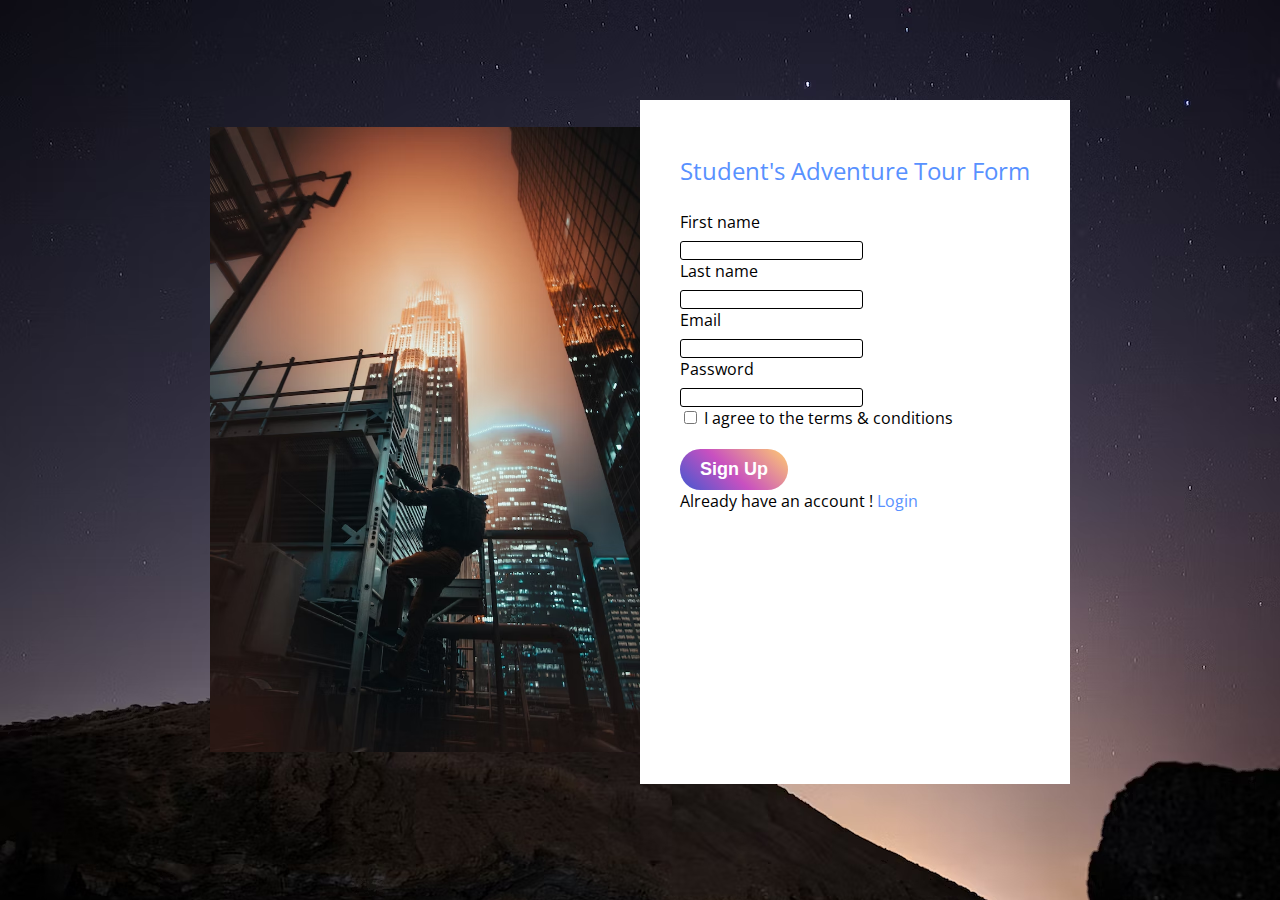
==== index.html @ cd9ccc8a "first commit" ====
<!DOCTYPE html>
<html lang="en">
    <head>
        <meta charset="UTF-8" />
        <meta name="viewport" content="width=device-width, initial-scale=1.0" />
        <link rel="preconnect" href="https://fonts.googleapis.com" />
        <link rel="preconnect" href="https://fonts.gstatic.com" crossorigin />
        <link
            href="https://fonts.googleapis.com/css2?family=Open+Sans:wght@300;400&display=swap"
            rel="stylesheet"
        />
        <link
            href="https://cdn.jsdelivr.net/npm/bootstrap@5.3.1/dist/css/bootstrap.min.css"
            rel="stylesheet"
            integrity="sha384-4bw+/aepP/YC94hEpVNVgiZdgIC5+VKNBQNGCHeKRQN+PtmoHDEXuppvnDJzQIu9"
            crossorigin="anonymous"
        />
        <link rel="stylesheet" href="styles.css" />
        <title>Sign-Up / Sign-In</title>
    </head>
    <body>
        <div class="main__container">
            <div class="sub__container__left">
                <img
                    src="./images/student-adv-tour.avif"
                    alt="student adventure image"
                />
            </div>
            <div class="sub__container__right">
                <form>
                    <p>Student's Adventure Tour Form</p>
                    <label for="fname">First name</label><br />
                    <input
                        type="text"
                        class="form-control item"
                        name="fname"
                        required
                    /><br />
                    <label for="lname">Last name</label><br />
                    <input
                        type="text"
                        class="form-control item"
                        name="lname"
                        required
                    /><br />
                    <label for="email">Email</label><br />
                    <input
                        type="email"
                        class="form-control item"
                        name="email"
                        required
                    /><br />
                    <label for="password">Password</label> <br />
                    <input
                        type="password"
                        class="form-control item"
                        name="password"
                        required
                    /><br />
                    <input type="checkbox" name="terms" required />
                    <label for="terms"> I agree to the terms & conditions</label
                    ><br />
                    <input
                        type="submit"
                        class="form-control item button"
                        value="Sign Up"
                    />
                    <br />
                    <label for="terms">
                        Already have an account !
                        <a href="./login.html">Login</a></label
                    ><br />
                </form>
            </div>
        </div>
        <script
            src="https://cdn.jsdelivr.net/npm/bootstrap@5.3.1/dist/js/bootstrap.bundle.min.js"
            integrity="sha384-HwwvtgBNo3bZJJLYd8oVXjrBZt8cqVSpeBNS5n7C8IVInixGAoxmnlMuBnhbgrkm"
            crossorigin="anonymous"
        ></script>
    </body>
</html>
---- styles.css ----
body {
    margin: 0;
    padding: 0;
    box-sizing: border-box;
    font-family: "Open Sans", sans-serif;
}

a {
    text-decoration: none;
    color: #5891ff;
}

a:visited {
    color: #5891ff;
}

p {
    color: #5891ff;
    font-size: 24px;
}

.main__container {
    width: auto;
    height: 100vh;
    display: flex;
    flex-direction: column;
    justify-content: center;
    align-items: center;
}

.sub__container__left > img {
    height: 625px;
}

.sub__container__right > form {
    background-color: #fff;
    height: 624px;
    margin-bottom: 2rem;
    padding: 30px 40px;
}

.sub__container__right .form-icon {
    text-align: center;
    border-radius: 50%;
    font-size: 40px;
    color: white;
    width: 100px;
    height: 100px;
    margin: auto;
    margin-bottom: 50px;
    line-height: 100px;
}

.sub__container__right .item {
    border-radius: 3px;
    margin-top: 8px;
    border: 1px solid black;
}

.sub__container__right .button {
    border-radius: 30px;
    padding: 10px 20px;
    font-size: 18px;
    font-weight: bold;
    background-color: #5891ff;
    border: none;
    color: white;
    margin-top: 20px;
    background-color: #4158d0;
    background-image: linear-gradient(
        43deg,
        #4158d0 0%,
        #c850c0 46%,
        #ffcc70 100%
    );
}

@media (min-width: 768px) {
    .main__container {
        background-image: url("./images/background-image.avif");
        height: 150vh;
    }
    .sub__container__left > img {
        width: 430px;
    }
    .sub__container__right > form {
        margin-bottom: 1rem;
    }
}

@media (min-width: 1024px) {
    .main__container {
        background-image: url("./images/background-image.avif");
        flex-direction: row;
        height: 100vh;
    }
    .sub__container__left > img {
        margin-bottom: 1rem;
    }
}
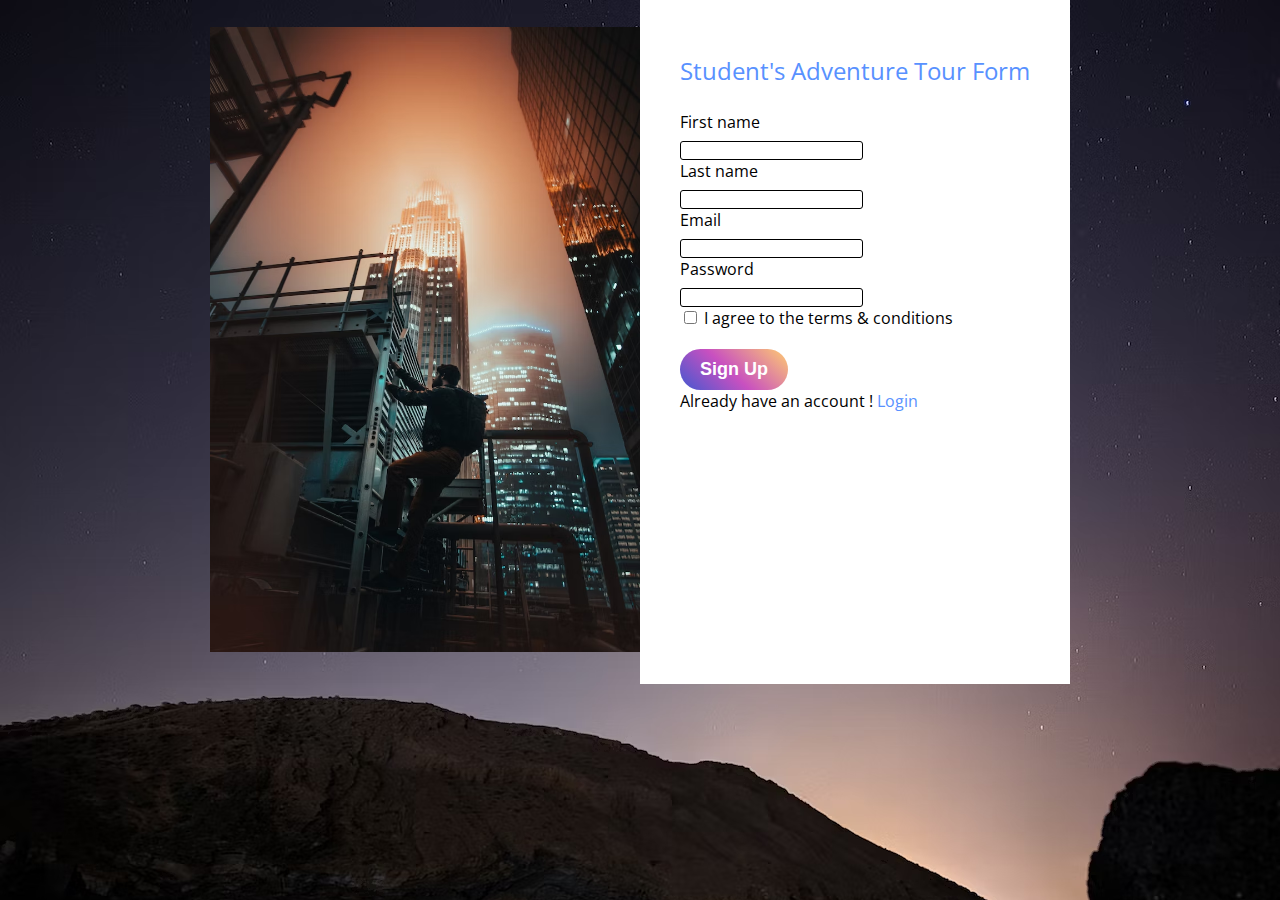
==== commit 2d78871d: "Changed maximum height and added a sub container" ====
--- a/index.html
+++ b/index.html
@@ -20,57 +20,60 @@
     </head>
     <body>
         <div class="main__container">
-            <div class="sub__container__left">
-                <img
-                    src="./images/student-adv-tour.avif"
-                    alt="student adventure image"
-                />
-            </div>
-            <div class="sub__container__right">
-                <form>
-                    <p>Student's Adventure Tour Form</p>
-                    <label for="fname">First name</label><br />
-                    <input
-                        type="text"
-                        class="form-control item"
-                        name="fname"
-                        required
-                    /><br />
-                    <label for="lname">Last name</label><br />
-                    <input
-                        type="text"
-                        class="form-control item"
-                        name="lname"
-                        required
-                    /><br />
-                    <label for="email">Email</label><br />
-                    <input
-                        type="email"
-                        class="form-control item"
-                        name="email"
-                        required
-                    /><br />
-                    <label for="password">Password</label> <br />
-                    <input
-                        type="password"
-                        class="form-control item"
-                        name="password"
-                        required
-                    /><br />
-                    <input type="checkbox" name="terms" required />
-                    <label for="terms"> I agree to the terms & conditions</label
-                    ><br />
-                    <input
-                        type="submit"
-                        class="form-control item button"
-                        value="Sign Up"
+            <div class="sub__container">
+                <div class="sub__container__left">
+                    <img
+                        src="./images/student-adv-tour.avif"
+                        alt="student adventure image"
                     />
-                    <br />
-                    <label for="terms">
-                        Already have an account !
-                        <a href="./login.html">Login</a></label
-                    ><br />
-                </form>
+                </div>
+                <div class="sub__container__right">
+                    <form>
+                        <p>Student's Adventure Tour Form</p>
+                        <label for="fname">First name</label><br />
+                        <input
+                            type="text"
+                            class="form-control item"
+                            name="fname"
+                            required
+                        /><br />
+                        <label for="lname">Last name</label><br />
+                        <input
+                            type="text"
+                            class="form-control item"
+                            name="lname"
+                            required
+                        /><br />
+                        <label for="email">Email</label><br />
+                        <input
+                            type="email"
+                            class="form-control item"
+                            name="email"
+                            required
+                        /><br />
+                        <label for="password">Password</label> <br />
+                        <input
+                            type="password"
+                            class="form-control item"
+                            name="password"
+                            required
+                        /><br />
+                        <input type="checkbox" name="terms" required />
+                        <label for="terms">
+                            I agree to the terms & conditions</label
+                        ><br />
+                        <input
+                            type="submit"
+                            class="form-control item button"
+                            value="Sign Up"
+                        />
+                        <br />
+                        <label for="terms">
+                            Already have an account !
+                            <a href="./login.html">Login</a></label
+                        ><br />
+                    </form>
+                </div>
             </div>
         </div>
         <script
--- a/styles.css
+++ b/styles.css
@@ -22,6 +22,9 @@
 .main__container {
     width: auto;
     height: 100vh;
+}
+
+.sub__container {
     display: flex;
     flex-direction: column;
     justify-content: center;
@@ -78,7 +81,7 @@
 @media (min-width: 768px) {
     .main__container {
         background-image: url("./images/background-image.avif");
-        height: 150vh;
+        height: 100%;
     }
     .sub__container__left > img {
         width: 430px;
@@ -91,8 +94,10 @@
 @media (min-width: 1024px) {
     .main__container {
         background-image: url("./images/background-image.avif");
+        height: 100vh;
+    }
+    .sub__container {
         flex-direction: row;
-        height: 100vh;
     }
     .sub__container__left > img {
         margin-bottom: 1rem;
